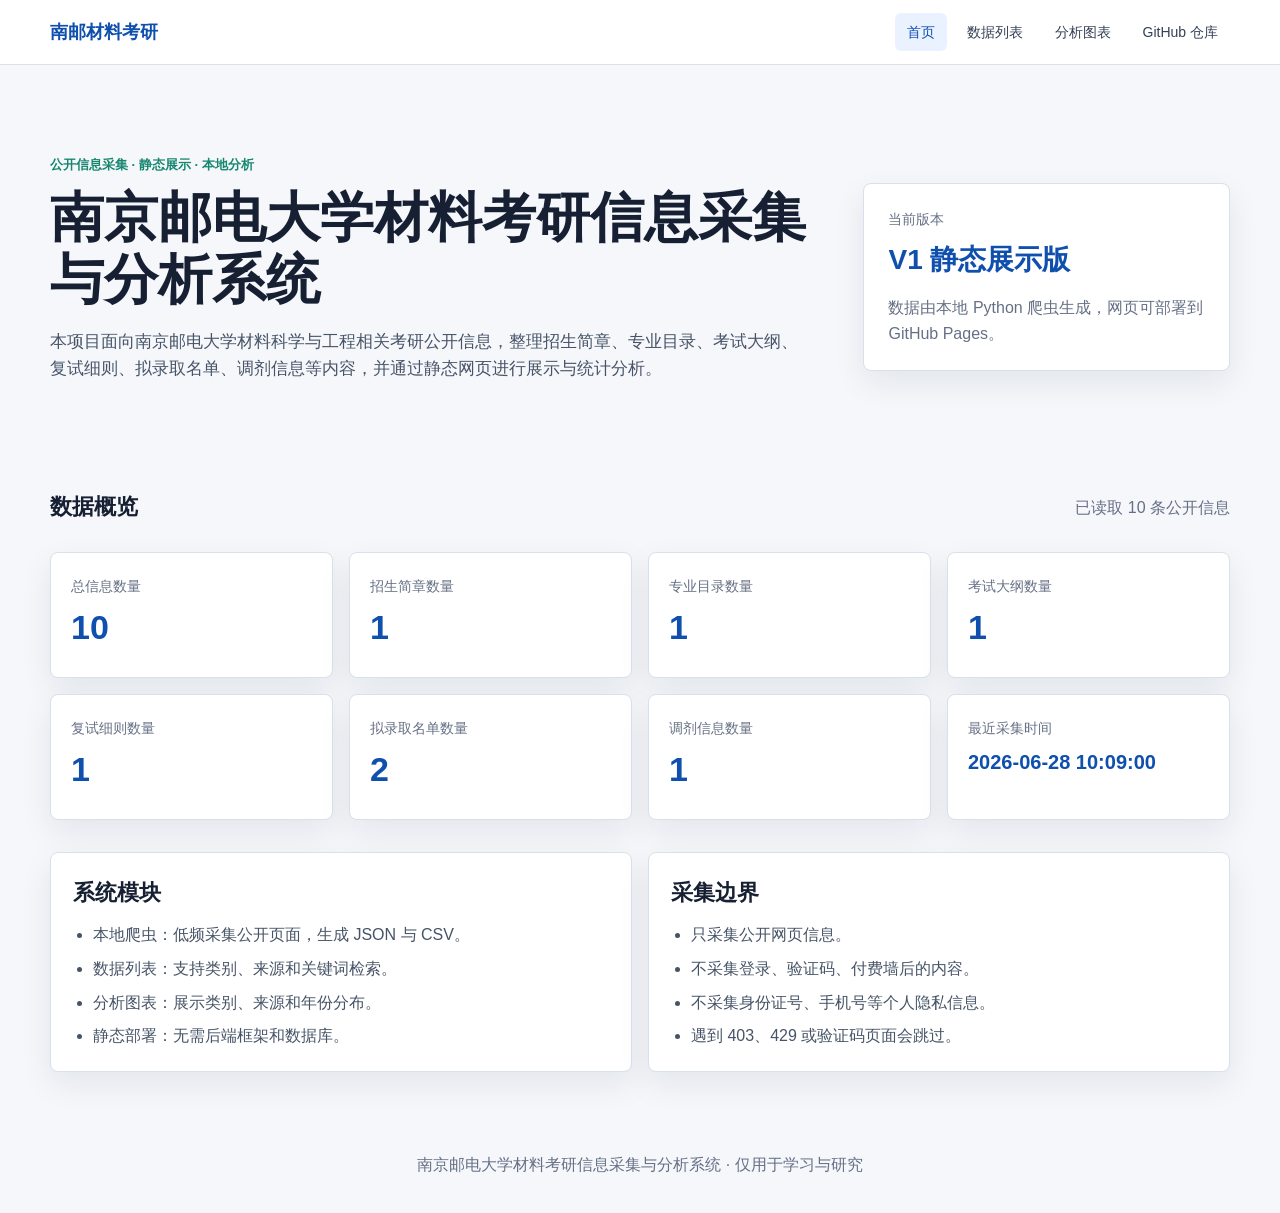
==== docs/index.html @ dde6faea "Fix GitHub Pages docs source" ====
<!DOCTYPE html>
<html lang="zh-CN">
<head>
  <meta charset="UTF-8">
  <meta name="viewport" content="width=device-width, initial-scale=1.0">
  <title>南京邮电大学材料考研信息采集与分析系统</title>
  <link rel="stylesheet" href="css/style.css">
</head>
<body data-page="home">
  <header class="site-header">
    <nav class="navbar">
      <a class="brand" href="index.html">南邮材料考研</a>
      <button class="nav-toggle" type="button" aria-label="展开导航" data-nav-toggle>☰</button>
      <div class="nav-links" data-nav-links>
        <a class="active" href="index.html">首页</a>
        <a href="data.html">数据列表</a>
        <a href="analysis.html">分析图表</a>
        <a href="https://github.com/Caspian-kf/qmt-postgraduate" target="_blank" rel="noopener">GitHub 仓库</a>
      </div>
    </nav>
  </header>

  <main class="page">
    <section class="hero">
      <div>
        <p class="eyebrow">公开信息采集 · 静态展示 · 本地分析</p>
        <h1>南京邮电大学材料考研信息采集与分析系统</h1>
        <p class="hero-text">
          本项目面向南京邮电大学材料科学与工程相关考研公开信息，整理招生简章、专业目录、考试大纲、复试细则、拟录取名单、调剂信息等内容，并通过静态网页进行展示与统计分析。
        </p>
      </div>
      <div class="hero-panel">
        <span>当前版本</span>
        <strong>V1 静态展示版</strong>
        <p>数据由本地 Python 爬虫生成，网页可部署到 GitHub Pages。</p>
      </div>
    </section>

    <section class="section">
      <div class="section-title">
        <h2>数据概览</h2>
        <p id="home-status" class="muted">正在读取本地数据...</p>
      </div>
      <div id="dashboard-cards" class="stats-grid" aria-live="polite"></div>
    </section>

    <section class="section two-column">
      <article class="info-card">
        <h2>系统模块</h2>
        <ul class="feature-list">
          <li>本地爬虫：低频采集公开页面，生成 JSON 与 CSV。</li>
          <li>数据列表：支持类别、来源和关键词检索。</li>
          <li>分析图表：展示类别、来源和年份分布。</li>
          <li>静态部署：无需后端框架和数据库。</li>
        </ul>
      </article>
      <article class="info-card">
        <h2>采集边界</h2>
        <ul class="feature-list">
          <li>只采集公开网页信息。</li>
          <li>不采集登录、验证码、付费墙后的内容。</li>
          <li>不采集身份证号、手机号等个人隐私信息。</li>
          <li>遇到 403、429 或验证码页面会跳过。</li>
        </ul>
      </article>
    </section>
  </main>

  <footer class="site-footer">
    <p>南京邮电大学材料考研信息采集与分析系统 · 仅用于学习与研究</p>
  </footer>

  <script src="js/main.js"></script>
</body>
</html>
---- docs/css/style.css ----
:root {
  --bg: #f5f7fb;
  --surface: #ffffff;
  --surface-soft: #eef4f8;
  --text: #172033;
  --muted: #667085;
  --line: #d8e0ea;
  --primary: #1668dc;
  --primary-dark: #0f4fad;
  --accent: #16866f;
  --warning: #b45f06;
  --shadow: 0 12px 32px rgba(15, 23, 42, 0.08);
  --radius: 8px;
}

* {
  box-sizing: border-box;
}

body {
  margin: 0;
  color: var(--text);
  font-family: "Microsoft YaHei", "PingFang SC", "Noto Sans SC", Arial, sans-serif;
  line-height: 1.6;
  background: var(--bg);
}

a {
  color: inherit;
  text-decoration: none;
}

.site-header {
  position: sticky;
  top: 0;
  z-index: 20;
  border-bottom: 1px solid var(--line);
  background: rgba(255, 255, 255, 0.94);
  backdrop-filter: blur(12px);
}

.navbar {
  width: min(1180px, calc(100% - 32px));
  min-height: 64px;
  margin: 0 auto;
  display: flex;
  align-items: center;
  justify-content: space-between;
  gap: 24px;
}

.brand {
  font-size: 18px;
  font-weight: 800;
  color: var(--primary-dark);
  white-space: nowrap;
}

.nav-links {
  display: flex;
  align-items: center;
  gap: 8px;
}

.nav-links a {
  padding: 8px 12px;
  border-radius: 6px;
  color: #344054;
  font-size: 14px;
  transition: color 0.2s ease, background 0.2s ease;
}

.nav-links a:hover,
.nav-links a.active {
  color: var(--primary-dark);
  background: #eaf2ff;
}

.nav-toggle {
  display: none;
  width: 40px;
  height: 40px;
  border: 1px solid var(--line);
  border-radius: 6px;
  background: var(--surface);
  color: var(--text);
  font-size: 20px;
}

.page {
  width: min(1180px, calc(100% - 32px));
  margin: 0 auto;
  padding: 32px 0 56px;
}

.hero {
  min-height: 360px;
  display: grid;
  grid-template-columns: minmax(0, 1.5fr) minmax(280px, 0.7fr);
  align-items: center;
  gap: 28px;
  padding: 40px 0;
}

.eyebrow {
  margin: 0 0 10px;
  color: var(--accent);
  font-size: 13px;
  font-weight: 800;
  letter-spacing: 0;
}

h1,
h2,
p {
  margin-top: 0;
}

h1 {
  max-width: 820px;
  margin-bottom: 18px;
  font-size: clamp(32px, 5vw, 54px);
  line-height: 1.15;
  letter-spacing: 0;
}

h2 {
  margin-bottom: 12px;
  font-size: 22px;
}

.hero-text {
  max-width: 760px;
  color: #475467;
  font-size: 17px;
}

.hero-panel,
.info-card,
.chart-card,
.table-section,
.toolbar {
  border: 1px solid var(--line);
  border-radius: var(--radius);
  background: var(--surface);
  box-shadow: var(--shadow);
}

.hero-panel {
  padding: 24px;
}

.hero-panel span {
  display: block;
  color: var(--muted);
  font-size: 14px;
}

.hero-panel strong {
  display: block;
  margin: 8px 0 12px;
  color: var(--primary-dark);
  font-size: 28px;
}

.hero-panel p {
  margin-bottom: 0;
  color: var(--muted);
}

.section {
  margin-top: 32px;
}

.section-title,
.table-meta {
  display: flex;
  align-items: end;
  justify-content: space-between;
  gap: 16px;
  margin-bottom: 16px;
}

.muted {
  color: var(--muted);
}

.stats-grid {
  display: grid;
  grid-template-columns: repeat(4, minmax(0, 1fr));
  gap: 16px;
}

.stat-card {
  min-height: 126px;
  padding: 20px;
  border: 1px solid var(--line);
  border-radius: var(--radius);
  background: var(--surface);
  box-shadow: var(--shadow);
}

.stat-card span {
  color: var(--muted);
  font-size: 14px;
}

.stat-card strong {
  display: block;
  margin-top: 10px;
  color: var(--primary-dark);
  font-size: 34px;
  line-height: 1.1;
}

.stat-card.recent strong {
  font-size: 20px;
  word-break: break-word;
}

.two-column {
  display: grid;
  grid-template-columns: repeat(2, minmax(0, 1fr));
  gap: 16px;
}

.info-card {
  padding: 22px;
}

.feature-list {
  margin: 0;
  padding-left: 20px;
  color: #475467;
}

.feature-list li + li {
  margin-top: 8px;
}

.page-heading {
  padding: 18px 0 24px;
}

.page-heading h1 {
  margin-bottom: 8px;
}

.toolbar {
  display: grid;
  grid-template-columns: 180px 220px minmax(260px, 1fr) 88px;
  gap: 14px;
  align-items: end;
  padding: 18px;
  margin-bottom: 18px;
}

label {
  display: grid;
  gap: 6px;
  color: #344054;
  font-size: 14px;
  font-weight: 700;
}

select,
input {
  width: 100%;
  height: 42px;
  border: 1px solid var(--line);
  border-radius: 6px;
  padding: 0 12px;
  background: #fff;
  color: var(--text);
  font: inherit;
}

select:focus,
input:focus {
  border-color: var(--primary);
  outline: 3px solid rgba(22, 104, 220, 0.14);
}

.btn {
  height: 42px;
  border: 0;
  border-radius: 6px;
  background: var(--primary);
  color: #fff;
  font-weight: 800;
  cursor: pointer;
}

.btn:hover {
  background: var(--primary-dark);
}

.table-section {
  padding: 18px;
}

.table-wrap {
  overflow-x: auto;
  border: 1px solid var(--line);
  border-radius: 8px;
}

table {
  width: 100%;
  min-width: 1180px;
  border-collapse: collapse;
  background: #fff;
}

th,
td {
  padding: 12px 14px;
  border-bottom: 1px solid var(--line);
  text-align: left;
  vertical-align: top;
  font-size: 14px;
}

th {
  position: sticky;
  top: 0;
  z-index: 1;
  background: #f0f5fb;
  color: #1d2939;
  font-weight: 800;
  white-space: nowrap;
}

tbody tr:hover {
  background: #f8fbff;
}

.tag {
  display: inline-block;
  padding: 4px 8px;
  border-radius: 999px;
  background: #e9f7f3;
  color: #08745f;
  font-size: 12px;
  font-weight: 800;
  white-space: nowrap;
}

.summary-cell {
  min-width: 260px;
  max-width: 420px;
}

.title-cell {
  min-width: 220px;
  max-width: 360px;
  font-weight: 700;
}

.link-cell a {
  color: var(--primary);
  font-weight: 700;
}

.empty-message {
  margin: 16px 0 0;
  padding: 14px;
  border-radius: 8px;
  background: #fff7ed;
  color: var(--warning);
}

.hidden {
  display: none;
}

.chart-grid {
  display: grid;
  grid-template-columns: repeat(2, minmax(0, 1fr));
  gap: 18px;
}

.chart-card {
  padding: 20px;
}

.chart-card.wide {
  grid-column: 1 / -1;
}

.chart {
  width: 100%;
  height: 360px;
}

.site-footer {
  padding: 24px 16px 36px;
  color: var(--muted);
  text-align: center;
}

.site-footer p {
  margin: 0;
}

@media (max-width: 900px) {
  .navbar {
    flex-wrap: wrap;
    padding: 10px 0;
  }

  .nav-toggle {
    display: inline-grid;
    place-items: center;
  }

  .nav-links {
    display: none;
    width: 100%;
    flex-direction: column;
    align-items: stretch;
    padding-bottom: 8px;
  }

  .nav-links.open {
    display: flex;
  }

  .hero,
  .two-column,
  .chart-grid {
    grid-template-columns: 1fr;
  }

  .stats-grid {
    grid-template-columns: repeat(2, minmax(0, 1fr));
  }

  .toolbar {
    grid-template-columns: 1fr;
  }

  .chart-card.wide {
    grid-column: auto;
  }
}

@media (max-width: 560px) {
  .page,
  .navbar {
    width: min(100% - 24px, 1180px);
  }

  h1 {
    font-size: 30px;
  }

  .stats-grid {
    grid-template-columns: 1fr;
  }

  .section-title,
  .table-meta {
    align-items: flex-start;
    flex-direction: column;
  }

  .chart {
    height: 320px;
  }
}
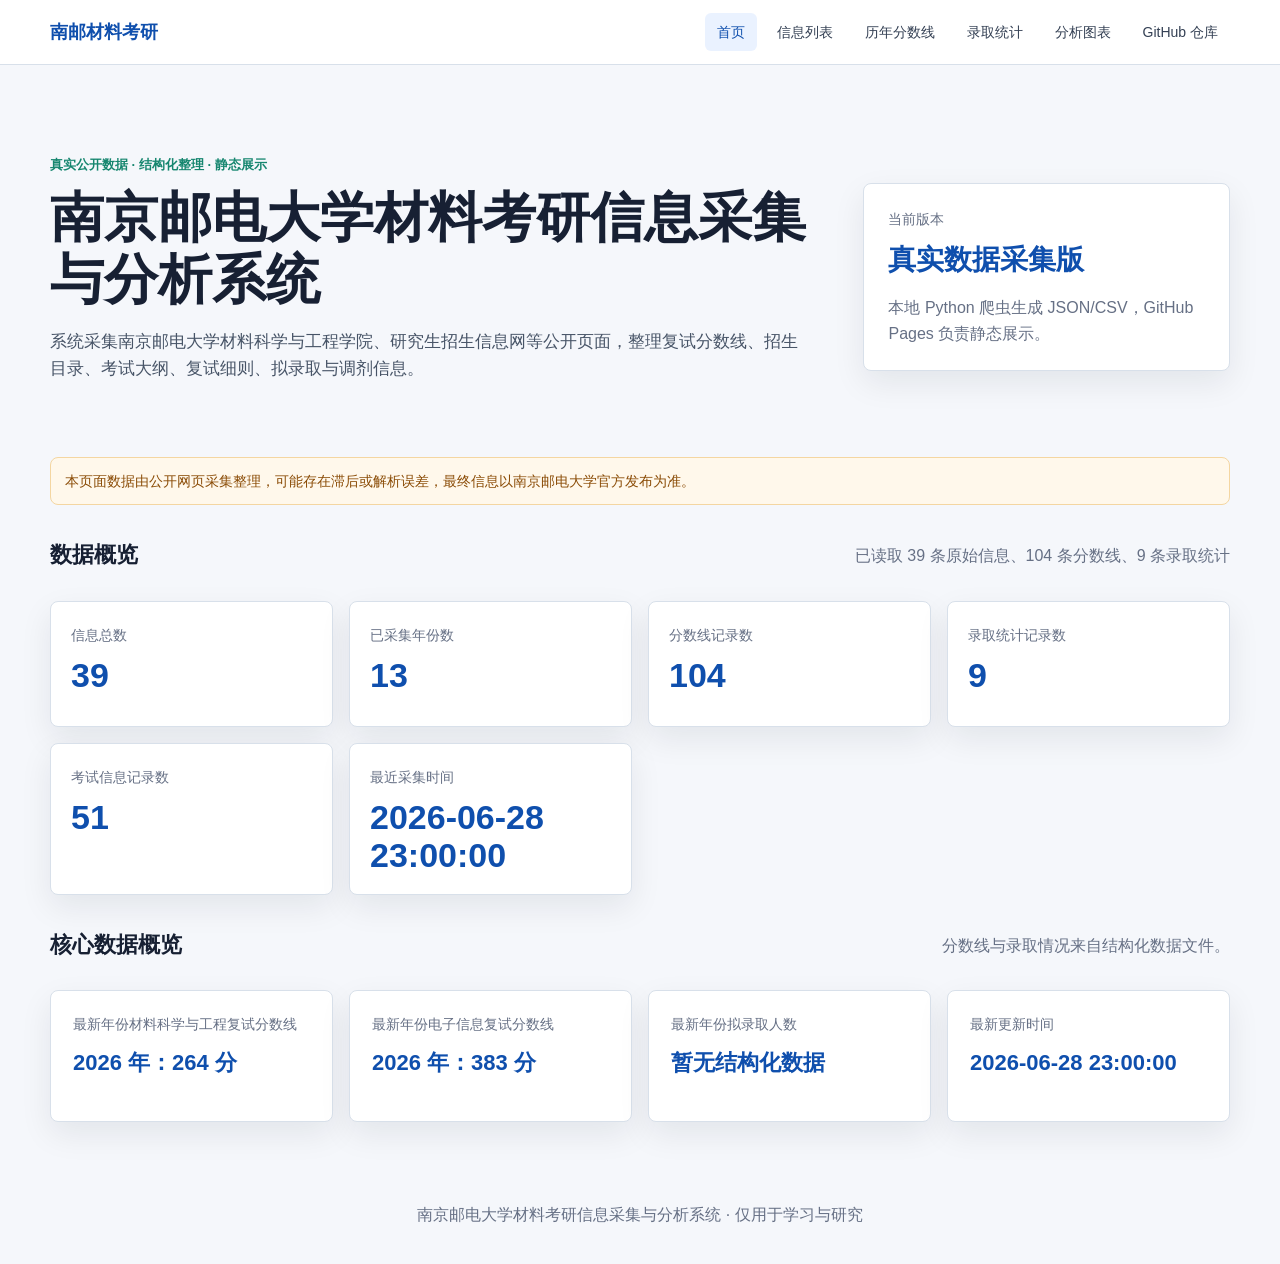
==== commit 8c3ec821: "Upgrade kaoyan system with real structured data" ====
--- a/docs/index.html
+++ b/docs/index.html
@@ -13,7 +13,9 @@
       <button class="nav-toggle" type="button" aria-label="展开导航" data-nav-toggle>☰</button>
       <div class="nav-links" data-nav-links>
         <a class="active" href="index.html">首页</a>
-        <a href="data.html">数据列表</a>
+        <a href="data.html">信息列表</a>
+        <a href="score.html">历年分数线</a>
+        <a href="admission.html">录取统计</a>
         <a href="analysis.html">分析图表</a>
         <a href="https://github.com/Caspian-kf/qmt-postgraduate" target="_blank" rel="noopener">GitHub 仓库</a>
       </div>
@@ -23,18 +25,20 @@
   <main class="page">
     <section class="hero">
       <div>
-        <p class="eyebrow">公开信息采集 · 静态展示 · 本地分析</p>
+        <p class="eyebrow">真实公开数据 · 结构化整理 · 静态展示</p>
         <h1>南京邮电大学材料考研信息采集与分析系统</h1>
         <p class="hero-text">
-          本项目面向南京邮电大学材料科学与工程相关考研公开信息，整理招生简章、专业目录、考试大纲、复试细则、拟录取名单、调剂信息等内容，并通过静态网页进行展示与统计分析。
+          系统采集南京邮电大学材料科学与工程学院、研究生招生信息网等公开页面，整理复试分数线、招生目录、考试大纲、复试细则、拟录取与调剂信息。
         </p>
       </div>
       <div class="hero-panel">
         <span>当前版本</span>
-        <strong>V1 静态展示版</strong>
-        <p>数据由本地 Python 爬虫生成，网页可部署到 GitHub Pages。</p>
+        <strong>真实数据采集版</strong>
+        <p>本地 Python 爬虫生成 JSON/CSV，GitHub Pages 负责静态展示。</p>
       </div>
     </section>
+
+    <p class="notice">本页面数据由公开网页采集整理，可能存在滞后或解析误差，最终信息以南京邮电大学官方发布为准。</p>
 
     <section class="section">
       <div class="section-title">
@@ -44,25 +48,12 @@
       <div id="dashboard-cards" class="stats-grid" aria-live="polite"></div>
     </section>
 
-    <section class="section two-column">
-      <article class="info-card">
-        <h2>系统模块</h2>
-        <ul class="feature-list">
-          <li>本地爬虫：低频采集公开页面，生成 JSON 与 CSV。</li>
-          <li>数据列表：支持类别、来源和关键词检索。</li>
-          <li>分析图表：展示类别、来源和年份分布。</li>
-          <li>静态部署：无需后端框架和数据库。</li>
-        </ul>
-      </article>
-      <article class="info-card">
-        <h2>采集边界</h2>
-        <ul class="feature-list">
-          <li>只采集公开网页信息。</li>
-          <li>不采集登录、验证码、付费墙后的内容。</li>
-          <li>不采集身份证号、手机号等个人隐私信息。</li>
-          <li>遇到 403、429 或验证码页面会跳过。</li>
-        </ul>
-      </article>
+    <section class="section">
+      <div class="section-title">
+        <h2>核心数据概览</h2>
+        <p class="muted">分数线与录取情况来自结构化数据文件。</p>
+      </div>
+      <div id="core-overview" class="core-grid"></div>
     </section>
   </main>
 
--- a/docs/css/style.css
+++ b/docs/css/style.css
@@ -172,6 +172,16 @@
   margin-top: 32px;
 }
 
+.notice {
+  margin: 0 0 18px;
+  padding: 12px 14px;
+  border: 1px solid #f4d6a1;
+  border-radius: 8px;
+  background: #fff8eb;
+  color: #8a4b05;
+  font-size: 14px;
+}
+
 .section-title,
 .table-meta {
   display: flex;
@@ -191,6 +201,12 @@
   gap: 16px;
 }
 
+.core-grid {
+  display: grid;
+  grid-template-columns: repeat(4, minmax(0, 1fr));
+  gap: 16px;
+}
+
 .stat-card {
   min-height: 126px;
   padding: 20px;
@@ -228,6 +244,24 @@
   padding: 22px;
 }
 
+.info-card.compact {
+  min-height: 132px;
+}
+
+.info-card.compact span {
+  display: block;
+  color: var(--muted);
+  font-size: 14px;
+}
+
+.info-card.compact strong {
+  display: block;
+  margin-top: 12px;
+  color: var(--primary-dark);
+  font-size: 22px;
+  line-height: 1.35;
+}
+
 .feature-list {
   margin: 0;
   padding-left: 20px;
@@ -248,11 +282,15 @@
 
 .toolbar {
   display: grid;
-  grid-template-columns: 180px 220px minmax(260px, 1fr) 88px;
+  grid-template-columns: 160px 200px 130px minmax(240px, 1fr) 88px;
   gap: 14px;
   align-items: end;
   padding: 18px;
   margin-bottom: 18px;
+}
+
+.toolbar.score-toolbar {
+  grid-template-columns: 160px 240px 128px;
 }
 
 label {
@@ -307,7 +345,7 @@
 
 table {
   width: 100%;
-  min-width: 1180px;
+  min-width: 1080px;
   border-collapse: collapse;
   background: #fff;
 }
@@ -360,6 +398,7 @@
 .link-cell a {
   color: var(--primary);
   font-weight: 700;
+  white-space: nowrap;
 }
 
 .empty-message {
@@ -432,7 +471,8 @@
     grid-template-columns: 1fr;
   }
 
-  .stats-grid {
+  .stats-grid,
+  .core-grid {
     grid-template-columns: repeat(2, minmax(0, 1fr));
   }
 
@@ -455,7 +495,8 @@
     font-size: 30px;
   }
 
-  .stats-grid {
+  .stats-grid,
+  .core-grid {
     grid-template-columns: 1fr;
   }
 
